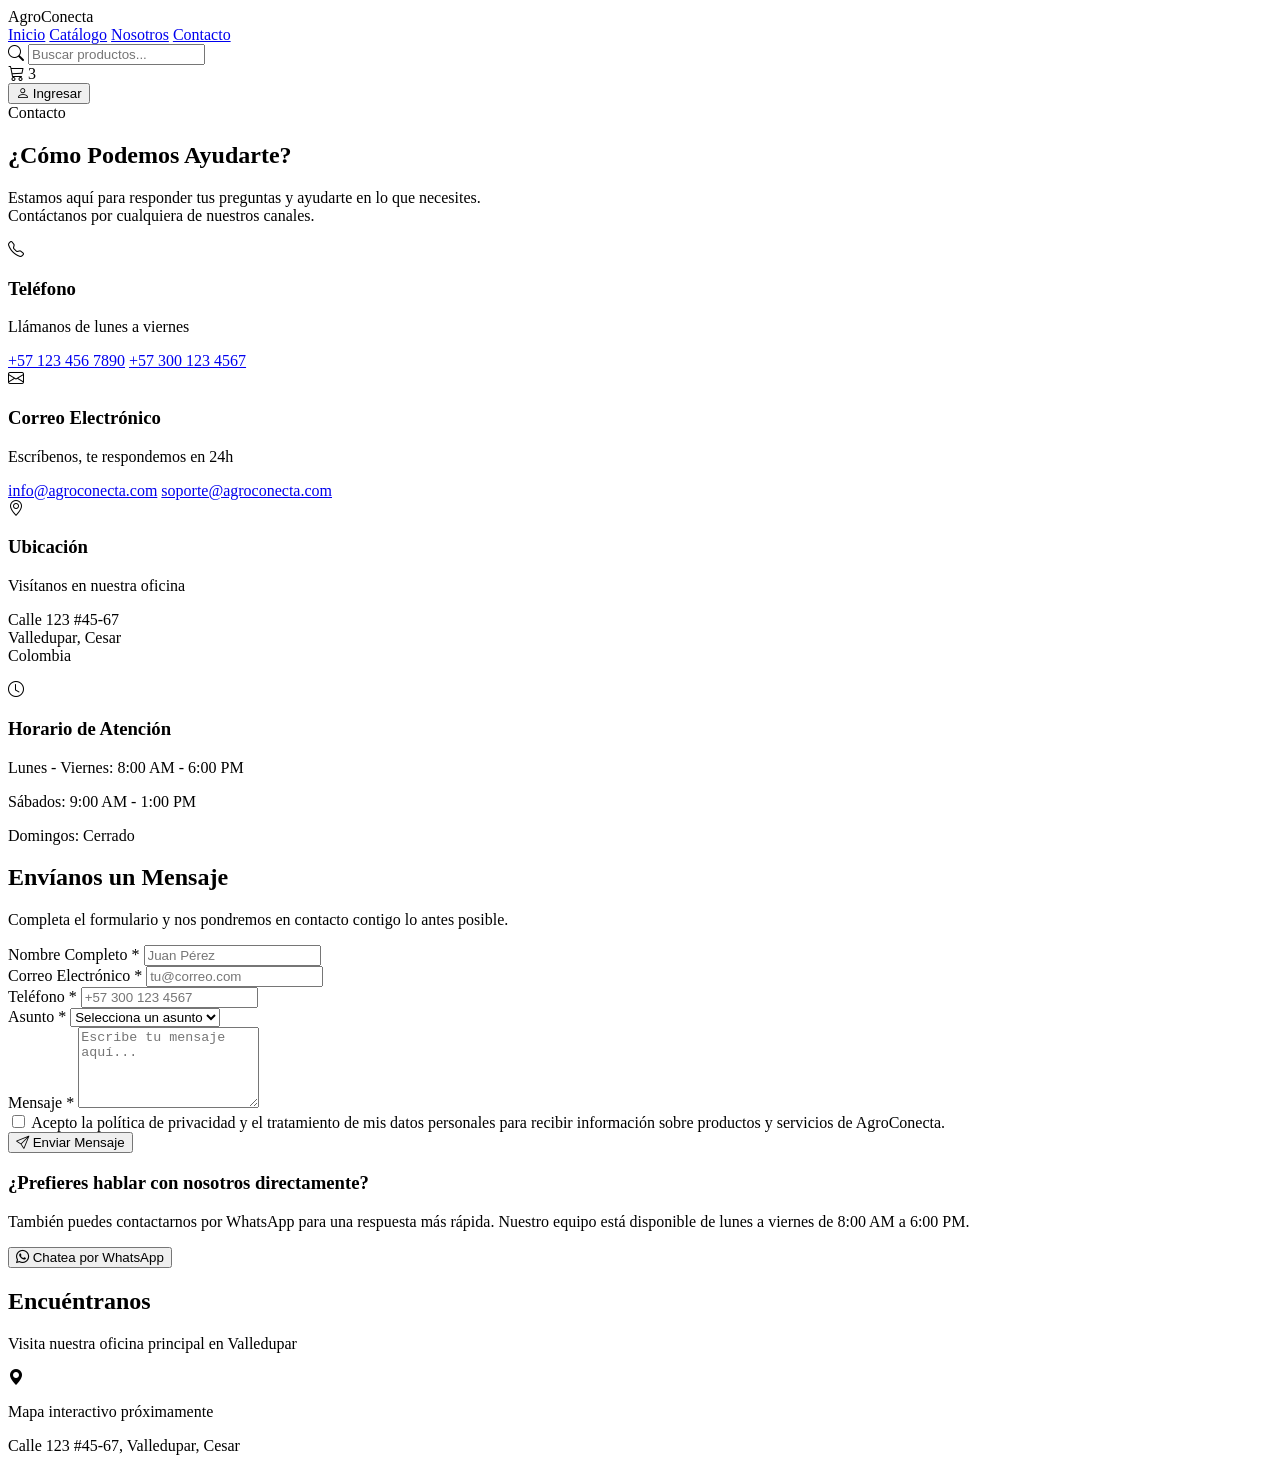
==== pages/Html/contactanos.html @ a0303d35 "Conctacto" ====
<!DOCTYPE html>
<html lang="es">
<head>
    <meta charset="UTF-8">
    <meta name="viewport" content="width=device-width, initial-scale=1.0">
    <title>AgroConecta - Contacto</title>
    <link rel="stylesheet" href="../css/contac.css">
    <link rel="stylesheet" href="https://cdn.jsdelivr.net/npm/bootstrap-icons@1.11.3/font/bootstrap-icons.min.css">
</head>
<body>

    <header class="navbar">
        <div class="logo">
            <i class="bi bi-leaf-fill"></i> AgroConecta
        </div>
        <nav>
            <a href="#">Inicio</a>
            <a href="#">Catálogo</a>
            <a href="#">Nosotros</a>
            <a href="#" class="active">Contacto</a>
        </nav>
        <div class="search-bar">
            <i class="bi bi-search"></i>
            <input type="text" placeholder="Buscar productos...">
        </div>
        <div class="nav-actions">
            <div class="cart">
                <i class="bi bi-cart3"></i>
                <span>3</span>
            </div>
            <button class="btn-login"><i class="bi bi-person"></i> Ingresar</button>
        </div>
    </header>

    <section class="hero">
        <span class="badge">Contacto</span>
        <h1>¿Cómo Podemos Ayudarte?</h1>
        <p>Estamos aquí para responder tus preguntas y ayudarte en lo que necesites. <br> Contáctanos por cualquiera de nuestros canales.</p>
    </section>

    <main class="contact-container">
        
        <aside class="contact-info">
            <div class="info-card">
                <div class="icon-box green"><i class="bi bi-telephone"></i></div>
                <h3>Teléfono</h3>
                <p>Llámanos de lunes a viernes</p>
                <a href="tel:+571234567890">+57 123 456 7890</a>
                <a href="tel:+573001234567">+57 300 123 4567</a>
            </div>

            <div class="info-card">
                <div class="icon-box green"><i class="bi bi-envelope"></i></div>
                <h3>Correo Electrónico</h3>
                <p>Escríbenos, te respondemos en 24h</p>
                <a href="mailto:info@agroconecta.com">info@agroconecta.com</a>
                <a href="mailto:soporte@agroconecta.com">soporte@agroconecta.com</a>
            </div>

            <div class="info-card">
                <div class="icon-box yellow"><i class="bi bi-geo-alt"></i></div>
                <h3>Ubicación</h3>
                <p>Visítanos en nuestra oficina</p>
                <p>Calle 123 #45-67 <br> Valledupar, Cesar <br> Colombia</p>
            </div>

            <div class="info-card">
                <div class="icon-box orange"><i class="bi bi-clock"></i></div>
                <h3>Horario de Atención</h3>
                <p>Lunes - Viernes: 8:00 AM - 6:00 PM</p>
                <p>Sábados: 9:00 AM - 1:00 PM</p>
                <p>Domingos: Cerrado</p>
            </div>
        </aside>

        <section class="form-section">
            <div class="card-form">
                <h2>Envíanos un Mensaje</h2>
                <p>Completa el formulario y nos pondremos en contacto contigo lo antes posible.</p>
                
                <form>
                    <div class="form-grid">
                        <div class="form-group">
                            <label>Nombre Completo *</label>
                            <input type="text" placeholder="Juan Pérez" required>
                        </div>
                        <div class="form-group">
                            <label>Correo Electrónico *</label>
                            <input type="email" placeholder="tu@correo.com" required>
                        </div>
                        <div class="form-group">
                            <label>Teléfono *</label>
                            <input type="tel" placeholder="+57 300 123 4567" required>
                        </div>
                        <div class="form-group">
                            <label>Asunto *</label>
                            <select required>
                                <option value="" disabled selected>Selecciona un asunto</option>
                                <option>Ventas</option>
                                <option>Soporte</option>
                            </select>
                        </div>
                    </div>
                    <div class="form-group">
                        <label>Mensaje *</label>
                        <textarea placeholder="Escribe tu mensaje aquí..." rows="5" required></textarea>
                    </div>
                    <div class="checkbox-group">
                        <input type="checkbox" id="privacy" required>
                        <label for="privacy">Acepto la política de privacidad y el tratamiento de mis datos personales para recibir información sobre productos y servicios de AgroConecta.</label>
                    </div>
                    <button type="submit" class="btn-send">
                        <i class="bi bi-send"></i> Enviar Mensaje
                    </button>
                </form>
            </div>

            <div class="whatsapp-card">
                <h3>¿Prefieres hablar con nosotros directamente?</h3>
                <p>También puedes contactarnos por WhatsApp para una respuesta más rápida. Nuestro equipo está disponible de lunes a viernes de 8:00 AM a 6:00 PM.</p>
                <button class="btn-whatsapp">
                    <i class="bi bi-whatsapp"></i> Chatea por WhatsApp
                </button>
            </div>
        </section>
    </main>

    <section class="map-section">
        <h2>Encuéntranos</h2>
        <p>Visita nuestra oficina principal en Valledupar</p>
        <div class="map-placeholder">
            <div class="map-content">
                <i class="bi bi-geo-alt-fill"></i>
                <p>Mapa interactivo próximamente</p>
                <span>Calle 123 #45-67, Valledupar, Cesar</span>
            </div>
        </div>
    </section>

</body>
</html>
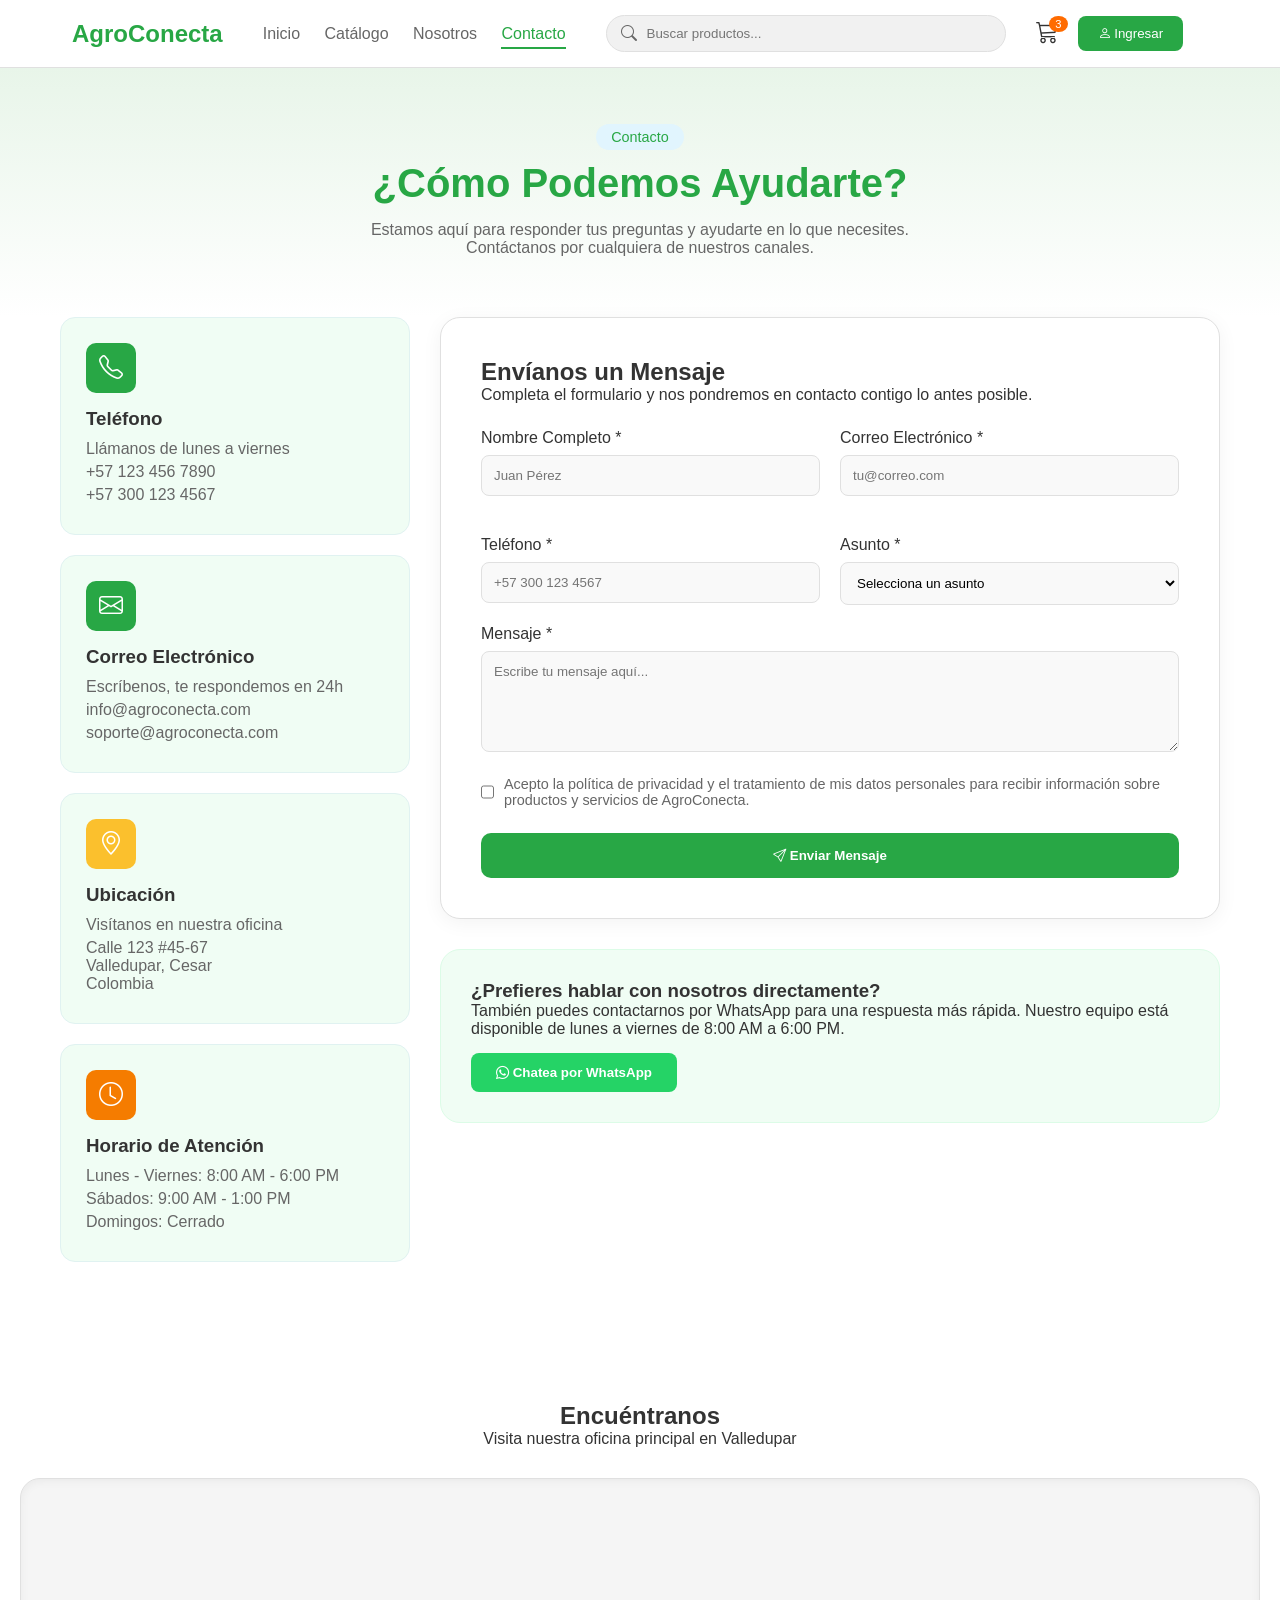
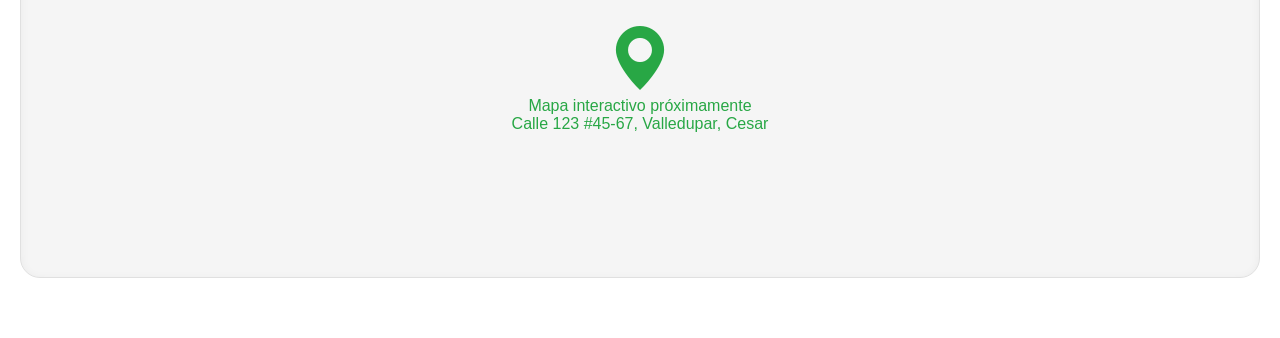
==== commit 8a6f4b4b: "Se tran cambios del main prontos a cambios de gitHub" ====
--- a/pages/Html/contactanos.html
+++ b/pages/Html/contactanos.html
@@ -4,8 +4,9 @@
     <meta charset="UTF-8">
     <meta name="viewport" content="width=device-width, initial-scale=1.0">
     <title>AgroConecta - Contacto</title>
-    <link rel="stylesheet" href="../css/contac.css">
+    
     <link rel="stylesheet" href="https://cdn.jsdelivr.net/npm/bootstrap-icons@1.11.3/font/bootstrap-icons.min.css">
+    <link rel="stylesheet" href="../Css/contac.css">
 </head>
 <body>
 
--- a/pages/Css/contac.css
+++ b/pages/Css/contac.css
@@ -0,0 +1,281 @@
+:root {
+    --primary-green: #28a745;
+    --hover-green: #218838;
+    --light-bg: #f8fcf9;
+    --text-dark: #333;
+    --text-gray: #666;
+    --border-color: #e0e0e0;
+}
+
+* {
+    box-sizing: border-box;
+    margin: 0;
+    padding: 0;
+    font-family: 'Segoe UI', Tahoma, Geneva, Verdana, sans-serif;
+}
+
+body {
+    background-color: #fff;
+    color: var(--text-dark);
+}
+
+/* Navbar */
+.navbar {
+    display: flex;
+    align-items: center;
+    padding: 15px 5%;
+    gap: 30px;
+    border-bottom: 1px solid var(--border-color);
+}
+
+.logo {
+    color: var(--primary-green);
+    font-weight: bold;
+    font-size: 1.5rem;
+    display: flex;
+    align-items: center;
+    gap: 8px;
+}
+
+nav a {
+    text-decoration: none;
+    color: var(--text-gray);
+    margin: 0 10px;
+    font-weight: 500;
+}
+
+nav a.active {
+    color: var(--primary-green);
+    border-bottom: 2px solid var(--primary-green);
+    padding-bottom: 5px;
+}
+
+.search-bar {
+    flex-grow: 1;
+    position: relative;
+    max-width: 400px;
+}
+
+.search-bar input {
+    width: 100%;
+    padding: 10px 15px 10px 40px;
+    border-radius: 20px;
+    border: 1px solid var(--border-color);
+    background: #f1f1f1;
+}
+
+.search-bar i {
+    position: absolute;
+    left: 15px;
+    top: 50%;
+    transform: translateY(-50%);
+    color: var(--text-gray);
+}
+
+.nav-actions {
+    display: flex;
+    align-items: center;
+    gap: 20px;
+}
+
+.cart {
+    position: relative;
+    font-size: 1.4rem;
+}
+
+.cart span {
+    position: absolute;
+    top: -5px;
+    right: -10px;
+    background: #ff6b00;
+    color: white;
+    font-size: 0.7rem;
+    padding: 2px 6px;
+    border-radius: 50%;
+}
+
+.btn-login {
+    background: var(--primary-green);
+    color: white;
+    border: none;
+    padding: 10px 20px;
+    border-radius: 8px;
+    cursor: pointer;
+}
+
+/* Hero */
+.hero {
+    text-align: center;
+    padding: 60px 20px;
+    background: linear-gradient(to bottom, #e8f5e9, #ffffff);
+}
+
+.badge {
+    background: #e1f5fe;
+    color: var(--primary-green);
+    padding: 5px 15px;
+    border-radius: 20px;
+    font-size: 0.9rem;
+}
+
+.hero h1 {
+    font-size: 2.5rem;
+    color: var(--primary-green);
+    margin: 15px 0;
+}
+
+.hero p {
+    color: var(--text-gray);
+}
+
+/* Layout */
+.contact-container {
+    display: grid;
+    grid-template-columns: 350px 1fr;
+    gap: 30px;
+    max-width: 1200px;
+    margin: 0 auto 60px;
+    padding: 0 20px;
+}
+
+/* Cards de Info */
+.info-card {
+    background: #f0fdf4;
+    padding: 25px;
+    border-radius: 15px;
+    margin-bottom: 20px;
+    border: 1px solid #e0f2f1;
+}
+
+.icon-box {
+    width: 50px;
+    height: 50px;
+    border-radius: 10px;
+    display: flex;
+    align-items: center;
+    justify-content: center;
+    font-size: 1.5rem;
+    color: white;
+    margin-bottom: 15px;
+}
+
+.icon-box.green { background: var(--primary-green); }
+.icon-box.yellow { background: #fbc02d; }
+.icon-box.orange { background: #f57c00; }
+
+.info-card h3 { margin-bottom: 10px; }
+.info-card p, .info-card a {
+    display: block;
+    color: var(--text-gray);
+    text-decoration: none;
+    margin-bottom: 5px;
+}
+
+/* Formulario */
+.card-form {
+    background: white;
+    padding: 40px;
+    border-radius: 20px;
+    box-shadow: 0 4px 20px rgba(0,0,0,0.05);
+    border: 1px solid var(--border-color);
+}
+
+.form-grid {
+    display: grid;
+    grid-template-columns: 1fr 1fr;
+    gap: 20px;
+    margin-top: 25px;
+}
+
+.form-group {
+    margin-bottom: 20px;
+}
+
+.form-group label {
+    display: block;
+    margin-bottom: 8px;
+    font-weight: 500;
+}
+
+.form-group input, .form-group select, .form-group textarea {
+    width: 100%;
+    padding: 12px;
+    border-radius: 8px;
+    border: 1px solid var(--border-color);
+    background: #f9f9f9;
+}
+
+.checkbox-group {
+    display: flex;
+    gap: 10px;
+    margin-bottom: 25px;
+    font-size: 0.9rem;
+    color: var(--text-gray);
+}
+
+.btn-send {
+    background: var(--primary-green);
+    color: white;
+    border: none;
+    width: 100%;
+    padding: 15px;
+    border-radius: 10px;
+    font-weight: bold;
+    cursor: pointer;
+}
+
+/* WhatsApp */
+.whatsapp-card {
+    margin-top: 30px;
+    background: #f0fdf4;
+    padding: 30px;
+    border-radius: 20px;
+    border: 1px solid #dcfce7;
+}
+
+.btn-whatsapp {
+    background: #25d366;
+    color: white;
+    border: none;
+    padding: 12px 25px;
+    border-radius: 8px;
+    font-weight: bold;
+    margin-top: 15px;
+    cursor: pointer;
+}
+
+/* Map Section */
+.map-section {
+    text-align: center;
+    padding: 60px 20px;
+}
+
+.map-placeholder {
+    margin-top: 30px;
+    background: #f5f5f5;
+    height: 400px;
+    border-radius: 20px;
+    display: flex;
+    align-items: center;
+    justify-content: center;
+    border: 1px solid var(--border-color);
+    box-shadow: inset 0 2px 10px rgba(0,0,0,0.05);
+}
+
+.map-content {
+    color: var(--primary-green);
+}
+
+.map-content i {
+    font-size: 4rem;
+}
+
+/* Responsive */
+@media (max-width: 900px) {
+    .contact-container {
+        grid-template-columns: 1fr;
+    }
+    .form-grid {
+        grid-template-columns: 1fr;
+    }
+}
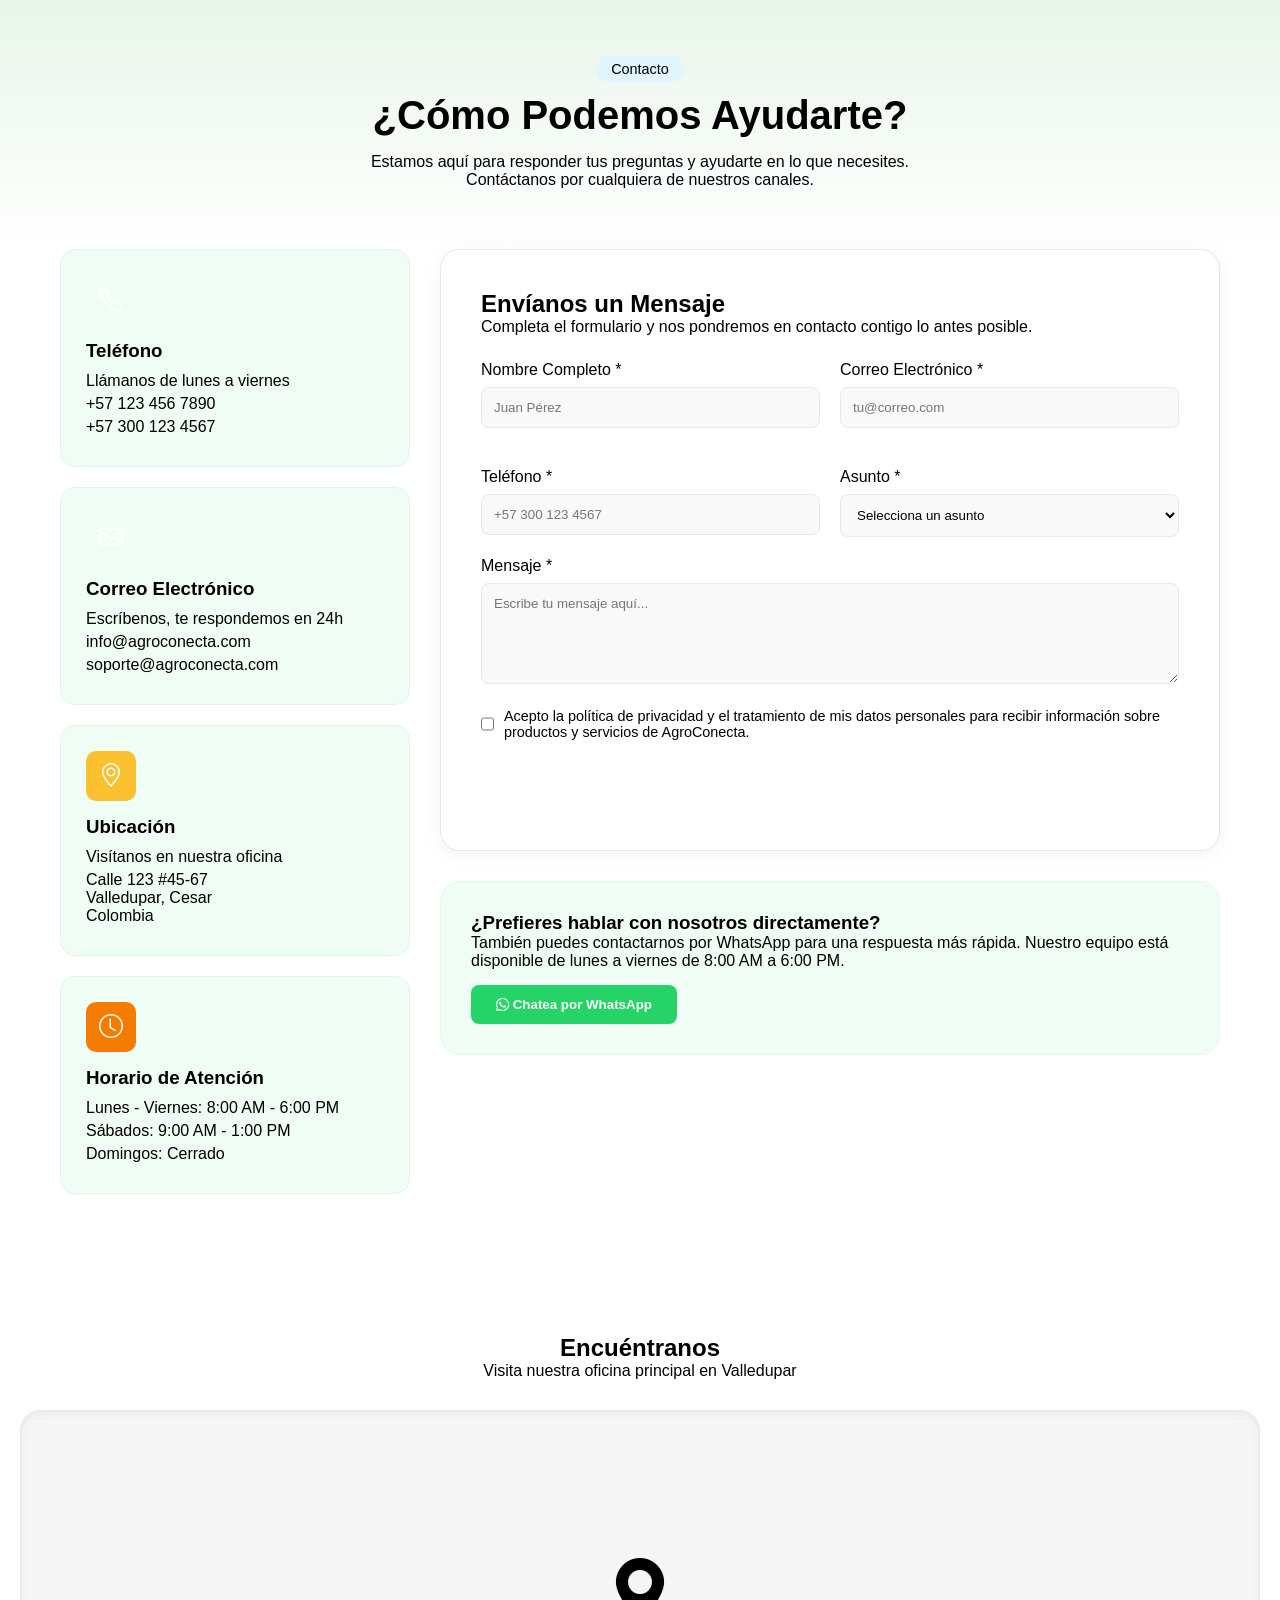
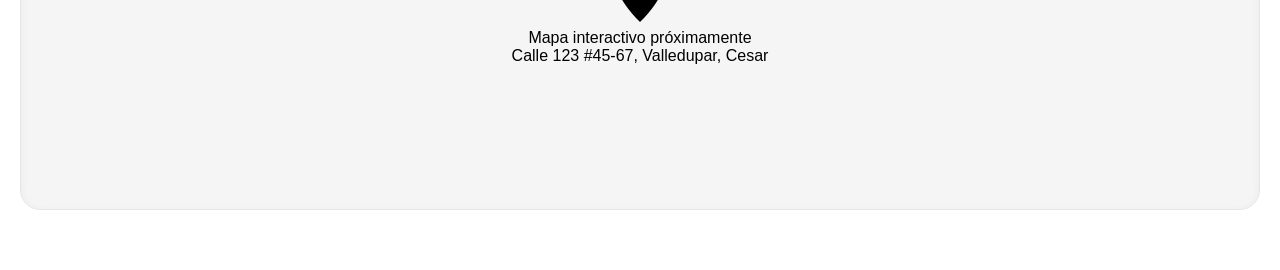
==== commit 40dba2af: "Se refactorizan para colocar en este commit los commits anteriores de mis compañeros. Además se agre" ====
--- a/pages/Html/contactanos.html
+++ b/pages/Html/contactanos.html
@@ -1,142 +1,134 @@
 <!DOCTYPE html>
 <html lang="es">
+
 <head>
     <meta charset="UTF-8">
     <meta name="viewport" content="width=device-width, initial-scale=1.0">
     <title>AgroConecta - Contacto</title>
-    
+
     <link rel="stylesheet" href="https://cdn.jsdelivr.net/npm/bootstrap-icons@1.11.3/font/bootstrap-icons.min.css">
+    <link rel="stylesheet" href="../Css/variables.css">
     <link rel="stylesheet" href="../Css/contac.css">
 </head>
+
 <body>
 
-    <header class="navbar">
-        <div class="logo">
-            <i class="bi bi-leaf-fill"></i> AgroConecta
-        </div>
-        <nav>
-            <a href="#">Inicio</a>
-            <a href="#">Catálogo</a>
-            <a href="#">Nosotros</a>
-            <a href="#" class="active">Contacto</a>
-        </nav>
-        <div class="search-bar">
-            <i class="bi bi-search"></i>
-            <input type="text" placeholder="Buscar productos...">
-        </div>
-        <div class="nav-actions">
-            <div class="cart">
-                <i class="bi bi-cart3"></i>
-                <span>3</span>
-            </div>
-            <button class="btn-login"><i class="bi bi-person"></i> Ingresar</button>
-        </div>
-    </header>
+    <!-- Se trae el navBar importado como componente-->
 
-    <section class="hero">
-        <span class="badge">Contacto</span>
-        <h1>¿Cómo Podemos Ayudarte?</h1>
-        <p>Estamos aquí para responder tus preguntas y ayudarte en lo que necesites. <br> Contáctanos por cualquiera de nuestros canales.</p>
-    </section>
+    
+    <main>
 
-    <main class="contact-container">
-        
-        <aside class="contact-info">
-            <div class="info-card">
-                <div class="icon-box green"><i class="bi bi-telephone"></i></div>
-                <h3>Teléfono</h3>
-                <p>Llámanos de lunes a viernes</p>
-                <a href="tel:+571234567890">+57 123 456 7890</a>
-                <a href="tel:+573001234567">+57 300 123 4567</a>
-            </div>
+        <section class="hero">
+            <span class="badge">Contacto</span>
+            <h1>¿Cómo Podemos Ayudarte?</h1>
+            <p>Estamos aquí para responder tus preguntas y ayudarte en lo que necesites. <br> Contáctanos por cualquiera de
+                nuestros canales.</p>
+        </section>
 
-            <div class="info-card">
-                <div class="icon-box green"><i class="bi bi-envelope"></i></div>
-                <h3>Correo Electrónico</h3>
-                <p>Escríbenos, te respondemos en 24h</p>
-                <a href="mailto:info@agroconecta.com">info@agroconecta.com</a>
-                <a href="mailto:soporte@agroconecta.com">soporte@agroconecta.com</a>
-            </div>
+        <div class="contact-container">
 
-            <div class="info-card">
-                <div class="icon-box yellow"><i class="bi bi-geo-alt"></i></div>
-                <h3>Ubicación</h3>
-                <p>Visítanos en nuestra oficina</p>
-                <p>Calle 123 #45-67 <br> Valledupar, Cesar <br> Colombia</p>
-            </div>
 
-            <div class="info-card">
-                <div class="icon-box orange"><i class="bi bi-clock"></i></div>
-                <h3>Horario de Atención</h3>
-                <p>Lunes - Viernes: 8:00 AM - 6:00 PM</p>
-                <p>Sábados: 9:00 AM - 1:00 PM</p>
-                <p>Domingos: Cerrado</p>
-            </div>
-        </aside>
-
-        <section class="form-section">
-            <div class="card-form">
-                <h2>Envíanos un Mensaje</h2>
-                <p>Completa el formulario y nos pondremos en contacto contigo lo antes posible.</p>
-                
-                <form>
-                    <div class="form-grid">
-                        <div class="form-group">
-                            <label>Nombre Completo *</label>
-                            <input type="text" placeholder="Juan Pérez" required>
+            <aside class="contact-info">
+                <div class="info-card">
+                    <div class="icon-box green"><i class="bi bi-telephone"></i></div>
+                    <h3>Teléfono</h3>
+                    <p>Llámanos de lunes a viernes</p>
+                    <a href="tel:+571234567890">+57 123 456 7890</a>
+                    <a href="tel:+573001234567">+57 300 123 4567</a>
+                </div>
+    
+                <div class="info-card">
+                    <div class="icon-box green"><i class="bi bi-envelope"></i></div>
+                    <h3>Correo Electrónico</h3>
+                    <p>Escríbenos, te respondemos en 24h</p>
+                    <a href="mailto:info@agroconecta.com">info@agroconecta.com</a>
+                    <a href="mailto:soporte@agroconecta.com">soporte@agroconecta.com</a>
+                </div>
+    
+                <div class="info-card">
+                    <div class="icon-box yellow"><i class="bi bi-geo-alt"></i></div>
+                    <h3>Ubicación</h3>
+                    <p>Visítanos en nuestra oficina</p>
+                    <p>Calle 123 #45-67 <br> Valledupar, Cesar <br> Colombia</p>
+                </div>
+    
+                <div class="info-card">
+                    <div class="icon-box orange"><i class="bi bi-clock"></i></div>
+                    <h3>Horario de Atención</h3>
+                    <p>Lunes - Viernes: 8:00 AM - 6:00 PM</p>
+                    <p>Sábados: 9:00 AM - 1:00 PM</p>
+                    <p>Domingos: Cerrado</p>
+                </div>
+            </aside>
+    
+            <section class="form-section">
+                <div class="card-form">
+                    <h2>Envíanos un Mensaje</h2>
+                    <p>Completa el formulario y nos pondremos en contacto contigo lo antes posible.</p>
+    
+                    <form>
+                        <div class="form-grid">
+                            <div class="form-group">
+                                <label>Nombre Completo *</label>
+                                <input type="text" placeholder="Juan Pérez" required>
+                            </div>
+                            <div class="form-group">
+                                <label>Correo Electrónico *</label>
+                                <input type="email" placeholder="tu@correo.com" required>
+                            </div>
+                            <div class="form-group">
+                                <label>Teléfono *</label>
+                                <input type="tel" placeholder="+57 300 123 4567" required>
+                            </div>
+                            <div class="form-group">
+                                <label>Asunto *</label>
+                                <select required>
+                                    <option value="" disabled selected>Selecciona un asunto</option>
+                                    <option>Ventas</option>
+                                    <option>Soporte</option>
+                                </select>
+                            </div>
                         </div>
                         <div class="form-group">
-                            <label>Correo Electrónico *</label>
-                            <input type="email" placeholder="tu@correo.com" required>
+                            <label>Mensaje *</label>
+                            <textarea placeholder="Escribe tu mensaje aquí..." rows="5" required></textarea>
                         </div>
-                        <div class="form-group">
-                            <label>Teléfono *</label>
-                            <input type="tel" placeholder="+57 300 123 4567" required>
+                        <div class="checkbox-group">
+                            <input type="checkbox" id="privacy" required>
+                            <label for="privacy">Acepto la política de privacidad y el tratamiento de mis datos personales
+                                para recibir información sobre productos y servicios de AgroConecta.</label>
                         </div>
-                        <div class="form-group">
-                            <label>Asunto *</label>
-                            <select required>
-                                <option value="" disabled selected>Selecciona un asunto</option>
-                                <option>Ventas</option>
-                                <option>Soporte</option>
-                            </select>
-                        </div>
-                    </div>
-                    <div class="form-group">
-                        <label>Mensaje *</label>
-                        <textarea placeholder="Escribe tu mensaje aquí..." rows="5" required></textarea>
-                    </div>
-                    <div class="checkbox-group">
-                        <input type="checkbox" id="privacy" required>
-                        <label for="privacy">Acepto la política de privacidad y el tratamiento de mis datos personales para recibir información sobre productos y servicios de AgroConecta.</label>
-                    </div>
-                    <button type="submit" class="btn-send">
-                        <i class="bi bi-send"></i> Enviar Mensaje
+                        <button type="submit" class="btn-send">
+                            <i class="bi bi-send"></i> Enviar Mensaje
+                        </button>
+                    </form>
+                </div>
+    
+                <div class="whatsapp-card">
+                    <h3>¿Prefieres hablar con nosotros directamente?</h3>
+                    <p>También puedes contactarnos por WhatsApp para una respuesta más rápida. Nuestro equipo está
+                        disponible de lunes a viernes de 8:00 AM a 6:00 PM.</p>
+                    <button class="btn-whatsapp">
+                        <i class="bi bi-whatsapp"></i> Chatea por WhatsApp
                     </button>
-                </form>
-            </div>
+                </div>
+            </section>
+        </div>
 
-            <div class="whatsapp-card">
-                <h3>¿Prefieres hablar con nosotros directamente?</h3>
-                <p>También puedes contactarnos por WhatsApp para una respuesta más rápida. Nuestro equipo está disponible de lunes a viernes de 8:00 AM a 6:00 PM.</p>
-                <button class="btn-whatsapp">
-                    <i class="bi bi-whatsapp"></i> Chatea por WhatsApp
-                </button>
+        <section class="map-section">
+            <h2>Encuéntranos</h2>
+            <p>Visita nuestra oficina principal en Valledupar</p>
+            <div class="map-placeholder">
+                <div class="map-content">
+                    <i class="bi bi-geo-alt-fill"></i>
+                    <p>Mapa interactivo próximamente</p>
+                    <span>Calle 123 #45-67, Valledupar, Cesar</span>
+                </div>
             </div>
         </section>
     </main>
 
-    <section class="map-section">
-        <h2>Encuéntranos</h2>
-        <p>Visita nuestra oficina principal en Valledupar</p>
-        <div class="map-placeholder">
-            <div class="map-content">
-                <i class="bi bi-geo-alt-fill"></i>
-                <p>Mapa interactivo próximamente</p>
-                <span>Calle 123 #45-67, Valledupar, Cesar</span>
-            </div>
-        </div>
-    </section>
 
 </body>
+
 </html>
--- a/pages/Css/variables.css
+++ b/pages/Css/variables.css
@@ -0,0 +1,127 @@
+:root {
+  /* =======================
+     🎨 COLORES PRINCIPALES
+  ======================= */
+  --color-primary-600: #16A34A;
+  --color-primary-500: #22C55E;
+  --color-primary-100: #DCFCE7;
+
+  /* Estados del primario */
+  --color-primary-hover: #15803D;
+  --color-primary-active: #166534;
+  --color-primary-focus: rgba(34, 197, 94, 0.4);
+
+  /* =======================
+     🌾 COLORES SECUNDARIOS
+  ======================= */
+  --color-secondary-yellow-500: #EAB308;
+  --color-secondary-yellow-hover: #CA8A04;
+
+  --color-secondary-orange-500: #F97316;
+  --color-secondary-orange-hover: #EA580C;
+
+  /* =======================
+     ⚪ NEUTROS
+  ======================= */
+  --color-white: #FFFFFF;
+  --color-white-soft: #F9FAFB;
+
+  --color-gray-100: #F3F4F6;
+  --color-gray-200: #E5E7EB;
+  --color-gray-300: #D1D5DB;
+  --color-gray-500: #6B7280;
+  --color-gray-700: #374151;
+  --color-gray-900: #1F2937;
+
+  /* Texto */
+  --color-text-primary: var(--color-gray-900);
+  --color-text-secondary: var(--color-gray-500);
+  --color-text-inverse: #FFFFFF;
+
+  /* =======================
+     🧱 BORDES
+  ======================= */
+  --border-color: var(--color-gray-200);
+  --border-color-strong: var(--color-gray-300);
+  --border-color-focus: var(--color-primary-500);
+
+  --border-radius-sm: 0.375rem;
+  --border-radius-md: 0.5rem;
+  --border-radius-lg: 0.75rem;
+
+  /* =======================
+     🔤 TIPOGRAFÍA
+  ======================= */
+  --font-family-base: -apple-system, BlinkMacSystemFont, "Segoe UI", Roboto, "Helvetica Neue", Arial, sans-serif;
+
+  --font-size-h1: 2.5rem;
+  --font-size-h2: 1.75rem;
+  --font-size-p: 1rem;
+
+  --font-weight-bold: 700;
+  --font-weight-normal: 400;
+
+  /* =======================
+     🔘 BOTONES
+  ======================= */
+  --button-primary-bg: var(--color-primary-600);
+  --button-primary-hover: var(--color-primary-hover);
+  --button-primary-active: var(--color-primary-active);
+  --button-primary-text: #FFFFFF;
+
+  --button-secondary-bg: var(--color-secondary-yellow-500);
+  --button-secondary-hover: var(--color-secondary-yellow-hover);
+  --button-secondary-text: #FFFFFF;
+
+  --button-radius: var(--border-radius-md);
+  --button-padding: 0.6rem 1.2rem;
+
+  /* =======================
+     📦 CARDS
+  ======================= */
+  --card-bg: #FFFFFF;
+  --card-border: var(--border-color);
+  --card-radius: var(--border-radius-lg);
+  --card-shadow: 0 4px 12px rgba(0, 0, 0, 0.06);
+
+  /* =======================
+     🔍 INPUTS / BUSCADOR
+  ======================= */
+  --input-bg: #FFFFFF;
+  --input-border: var(--border-color);
+  --input-border-focus: var(--color-primary-500);
+  --input-placeholder: var(--color-gray-500);
+
+  /* =======================
+     📌 HEADER / FOOTER
+  ======================= */
+  --header-bg: var(--color-primary-600);
+  --header-text: #FFFFFF;
+
+  --footer-bg: var(--color-gray-900);
+  --footer-text: #FFFFFF;
+
+  /* =======================
+     🌐 FONDOS
+  ======================= */
+  --bg-main: var(--color-white-soft);
+  --bg-section: var(--color-primary-100);
+  --bg-hover: var(--color-gray-100);
+
+  /* =======================
+     🚨 ESTADOS (UI/UX)
+  ======================= */
+  --color-success: #16A34A;
+  --color-warning: #EAB308;
+  --color-error: #DC2626;
+  --color-info: #2563EB;
+
+  /* =======================
+     ✨ EFECTOS
+  ======================= */
+  --shadow-sm: 0 1px 2px rgba(0,0,0,0.05);
+  --shadow-md: 0 4px 10px rgba(0,0,0,0.08);
+
+  --transition-fast: 0.2s ease-in-out;
+  --transition-normal: 0.3s ease;
+}
--- a/pages/Css/contac.css
+++ b/pages/Css/contac.css
@@ -1,11 +1,4 @@
-:root {
-    --primary-green: #28a745;
-    --hover-green: #218838;
-    --light-bg: #f8fcf9;
-    --text-dark: #333;
-    --text-gray: #666;
-    --border-color: #e0e0e0;
-}
+
 
 * {
     box-sizing: border-box;
@@ -159,12 +152,24 @@
     margin-bottom: 15px;
 }
 
-.icon-box.green { background: var(--primary-green); }
-.icon-box.yellow { background: #fbc02d; }
-.icon-box.orange { background: #f57c00; }
-
-.info-card h3 { margin-bottom: 10px; }
-.info-card p, .info-card a {
+.icon-box.green {
+    background: var(--primary-green);
+}
+
+.icon-box.yellow {
+    background: #fbc02d;
+}
+
+.icon-box.orange {
+    background: #f57c00;
+}
+
+.info-card h3 {
+    margin-bottom: 10px;
+}
+
+.info-card p,
+.info-card a {
     display: block;
     color: var(--text-gray);
     text-decoration: none;
@@ -176,7 +181,7 @@
     background: white;
     padding: 40px;
     border-radius: 20px;
-    box-shadow: 0 4px 20px rgba(0,0,0,0.05);
+    box-shadow: 0 4px 20px rgba(0, 0, 0, 0.05);
     border: 1px solid var(--border-color);
 }
 
@@ -197,7 +202,9 @@
     font-weight: 500;
 }
 
-.form-group input, .form-group select, .form-group textarea {
+.form-group input,
+.form-group select,
+.form-group textarea {
     width: 100%;
     padding: 12px;
     border-radius: 8px;
@@ -259,7 +266,7 @@
     align-items: center;
     justify-content: center;
     border: 1px solid var(--border-color);
-    box-shadow: inset 0 2px 10px rgba(0,0,0,0.05);
+    box-shadow: inset 0 2px 10px rgba(0, 0, 0, 0.05);
 }
 
 .map-content {
@@ -275,6 +282,7 @@
     .contact-container {
         grid-template-columns: 1fr;
     }
+
     .form-grid {
         grid-template-columns: 1fr;
     }
